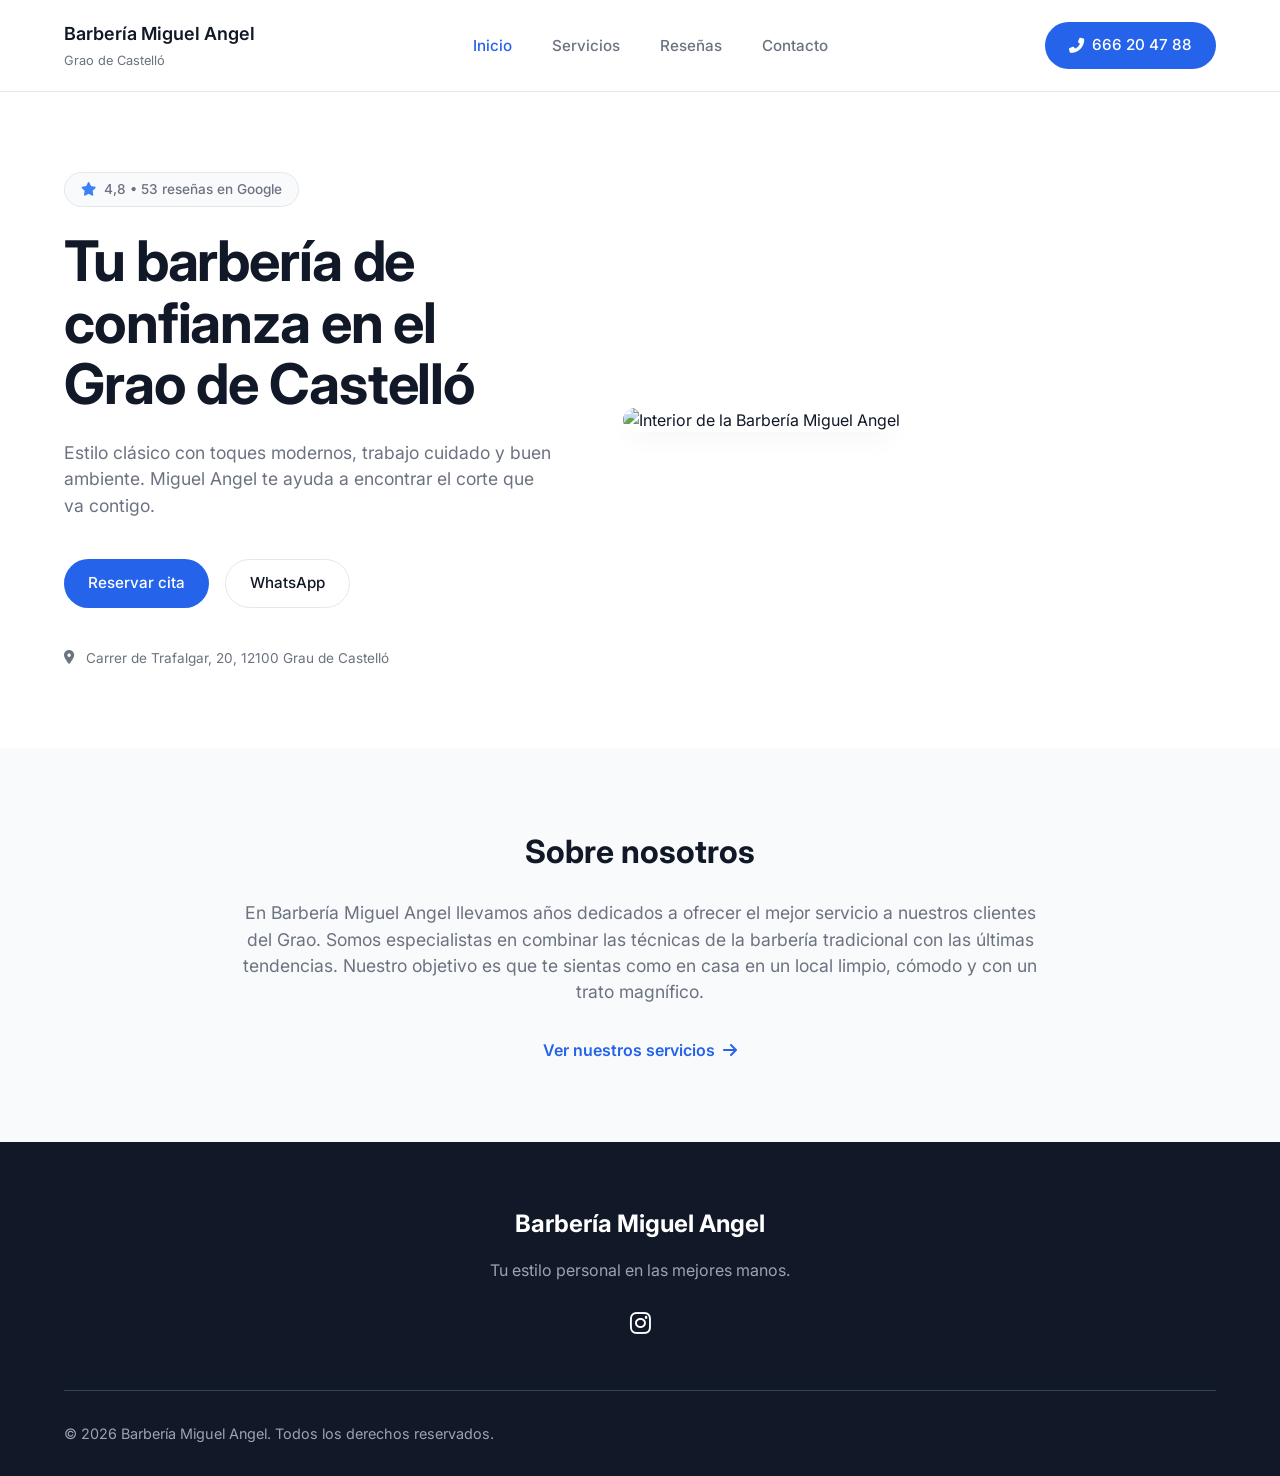
==== docs/index.html @ 987b7911 "Add files via upload" ====
<!DOCTYPE html>
<html lang="es">

<head>
    <meta charset="UTF-8">
    <meta name="viewport" content="width=device-width, initial-scale=1.0">
    <title>Peluquería en Castellón – Barbería Miguel Angel | Grao de Castelló</title>
    <meta name="description"
        content="Peluquería y barbería en Castellón, en el Grao de Castelló. Cortes clásicos, modernos y arreglo de barba. ¡4,8 ★ en Google! Llama ya: 666 20 47 88. Carrer de Trafalgar, 20.">
    <meta name="keywords"
        content="peluquería Castellón, peluquería Grao de Castellón, barbería Castellón, barbería Grao de Castelló, peluquero hombre Castellón, corte pelo Castellón, barbería cerca Castellón, peluquería hombre Grao, corte de pelo Grao de Castellón, barbería Miguel Angel, peluquería Castelló, mejor peluquería Castellón">
    <meta name="robots" content="index, follow, max-snippet:-1, max-image-preview:large, max-video-preview:-1">
    <meta name="author" content="Barbería Miguel Angel – Grao de Castelló">
    <meta name="geo.region" content="ES-CS">
    <meta name="geo.placename" content="Grao de Castelló, Castellón">
    <meta name="geo.position" content="39.9844;-0.0161">
    <meta name="ICBM" content="39.9844, -0.0161">
    <link rel="canonical" href="https://www.barberiamiguelangel.es/">
    <meta property="og:type" content="business.local">
    <meta property="og:url" content="https://www.barberiamiguelangel.es/">
    <meta property="og:site_name" content="Barbería Miguel Angel – Peluquería en Castellón">
    <meta property="og:title" content="Peluquería en Castellón – Barbería Miguel Angel | Grao de Castelló">
    <meta property="og:description"
        content="La mejor peluquería y barbería del Grao de Castellón. Cortes clásicos y modernos, arreglo de barba. 4,8 ★ en Google. Llama: 666 20 47 88.">
    <meta property="og:image"
        content="https://images.unsplash.com/photo-1585747860715-2ba37e788b70?auto=format&fit=crop&w=1200&q=80">
    <meta property="og:locale" content="es_ES">
    <meta property="business:contact_data:street_address" content="Carrer de Trafalgar, 20">
    <meta property="business:contact_data:locality" content="Grao de Castelló">
    <meta property="business:contact_data:region" content="Castellón">
    <meta property="business:contact_data:postal_code" content="12100">
    <meta property="business:contact_data:country_name" content="España">
    <meta property="business:contact_data:phone_number" content="+34666204788">
    <meta name="twitter:card" content="summary_large_image">
    <meta name="twitter:title" content="Peluquería en Castellón – Barbería Miguel Angel | Grao de Castelló">
    <meta name="twitter:description"
        content="Peluquería y barbería en el Grao de Castellón. 4,8 ★ en Google. Llama: 666 20 47 88.">
    <meta name="twitter:image"
        content="https://images.unsplash.com/photo-1585747860715-2ba37e788b70?auto=format&fit=crop&w=1200&q=80">
    <script type="application/ld+json">
    {
      "@context": "https://schema.org",
      "@type": "HairSalon",
      "name": "Barbería Miguel Angel",
      "alternateName": ["Peluquería Miguel Angel Castellón", "Barbería Grao de Castelló"],
      "description": "Peluquería y barbería en Castellón, en el Grao de Castelló. Especialistas en cortes clásicos, modernos y arreglo de barba con más de 53 reseñas positivas en Google.",
      "url": "https://www.barberiamiguelangel.es",
      "telephone": "+34666204788",
      "image": "https://images.unsplash.com/photo-1585747860715-2ba37e788b70?auto=format&fit=crop&w=1200&q=80",
      "address": {
        "@type": "PostalAddress",
        "streetAddress": "Carrer de Trafalgar, 20",
        "addressLocality": "Grao de Castelló",
        "postalCode": "12100",
        "addressRegion": "Castellón",
        "addressCountry": "ES"
      },
      "geo": {
        "@type": "GeoCoordinates",
        "latitude": 39.9844,
        "longitude": -0.0161
      },
      "hasMap": "https://maps.google.com/?q=Carrer+de+Trafalgar,+20,+12100+Grau+de+Castelló",
      "openingHoursSpecification": [
        { "@type": "OpeningHoursSpecification", "dayOfWeek": ["Tuesday","Wednesday","Thursday","Friday"], "opens": "10:00", "closes": "13:30" },
        { "@type": "OpeningHoursSpecification", "dayOfWeek": ["Tuesday","Wednesday","Thursday","Friday"], "opens": "16:00", "closes": "20:00" },
        { "@type": "OpeningHoursSpecification", "dayOfWeek": "Saturday", "opens": "09:00", "closes": "13:00" },
        { "@type": "OpeningHoursSpecification", "dayOfWeek": "Saturday", "opens": "16:00", "closes": "19:00" }
      ],
      "aggregateRating": {
        "@type": "AggregateRating",
        "ratingValue": "4.8",
        "bestRating": "5",
        "worstRating": "1",
        "reviewCount": "53"
      },
      "priceRange": "€€",
      "currenciesAccepted": "EUR",
      "paymentAccepted": "Efectivo, Tarjeta",
      "areaServed": [
        { "@type": "City", "name": "Grao de Castelló" },
        { "@type": "City", "name": "Castellón de la Plana" }
      ],
      "servesCuisine": null,
      "makesOffer": [
        { "@type": "Offer", "name": "Corte Clásico Vintage", "itemOffered": { "@type": "Service", "name": "Corte de pelo clásico con lavado" } },
        { "@type": "Offer", "name": "Corte Moderno", "itemOffered": { "@type": "Service", "name": "Degradados y tendencias" } },
        { "@type": "Offer", "name": "Arreglo de Barba", "itemOffered": { "@type": "Service", "name": "Arreglo y perfilado de barba" } },
        { "@type": "Offer", "name": "Ritual de Barba Tradicional", "itemOffered": { "@type": "Service", "name": "Afeitado a navaja con toalla caliente" } }
      ]
    }
    </script>
    <link rel="stylesheet" href="style.css">
    <link rel="stylesheet" href="https://cdnjs.cloudflare.com/ajax/libs/font-awesome/6.4.0/css/all.min.css">
    <link href="https://fonts.googleapis.com/css2?family=Inter:wght@400;500;600;700&display=swap" rel="stylesheet">
</head>

<body>
    <header class="navbar">
        <div class="logo">
            <h1>Barbería Miguel Angel</h1>
            <span>Grao de Castelló</span>
        </div>
        <nav>
            <ul>
                <li><a href="index.html" class="active">Inicio</a></li>
                <li><a href="servicios.html">Servicios</a></li>
                <li><a href="resenas.html">Reseñas</a></li>
                <li><a href="contacto.html">Contacto</a></li>
            </ul>
        </nav>
        <a href="tel:666204788" class="btn-primary phone-btn">
            <i class="fas fa-phone-alt"></i> 666 20 47 88
        </a>
    </header>

    <main>
        <section class="hero">
            <div class="hero-content">
                <div class="rating-badge">
                    <i class="fas fa-star"></i> 4,8 • 53 reseñas en Google
                </div>

                <h2 class="hero-title">Tu barbería de confianza en el Grao de Castelló</h2>

                <p class="hero-description">
                    Estilo clásico con toques modernos, trabajo cuidado y buen ambiente. Miguel Angel te ayuda a
                    encontrar el corte que va contigo.
                </p>

                <div class="hero-buttons">
                    <a href="contacto.html" class="btn-primary">Reservar cita</a>
                    <a href="https://wa.me/34666204788" target="_blank" class="btn-secondary">WhatsApp</a>
                </div>

                <div class="address-info">
                    <i class="fas fa-map-marker-alt"></i>
                    <p>Carrer de Trafalgar, 20, 12100 Grau de Castelló</p>
                </div>
            </div>

            <div class="hero-image">
                <img src="https://images.unsplash.com/photo-1585747860715-2ba37e788b70?auto=format&fit=crop&w=800&q=80"
                    alt="Interior de la Barbería Miguel Angel">
            </div>
        </section>

        <section class="about-preview">
            <div class="about-container">
                <h2>Sobre nosotros</h2>
                <p>En Barbería Miguel Angel llevamos años dedicados a ofrecer el mejor servicio a nuestros clientes del
                    Grao. Somos especialistas en combinar las técnicas de la barbería tradicional con las últimas
                    tendencias. Nuestro objetivo es que te sientas como en casa en un local limpio, cómodo y con un
                    trato magnífico.</p>
                <a href="servicios.html" class="link-arrow">Ver nuestros servicios <i
                        class="fas fa-arrow-right"></i></a>
            </div>
        </section>
    </main>

    <footer>
        <div class="footer-content">
            <div class="footer-info">
                <h3>Barbería Miguel Angel</h3>
                <p>Tu estilo personal en las mejores manos.</p>
                <div class="social-links">
                    <a href="https://instagram.com" target="_blank"><i class="fab fa-instagram"></i></a>
                </div>
            </div>
        </div>
        <div class="footer-bottom">
            <p>&copy; 2026 Barbería Miguel Angel. Todos los derechos reservados.</p>
        </div>
    </footer>
</body>

</html>
---- docs/style.css ----
:root {
    --primary-blue: #2563eb;
    --primary-hover: #1d4ed8;
    --text-main: #111827;
    --text-muted: #6b7280;
    --bg-light: #f9fafb;
    --border-color: #e5e7eb;
}

* {
    margin: 0;
    padding: 0;
    box-sizing: border-box;
    font-family: 'Inter', sans-serif;
}

body {
    background-color: #ffffff;
    color: var(--text-main);
    line-height: 1.5;
    display: flex;
    flex-direction: column;
    min-height: 100vh;
}

main {
    flex: 1;
}

.page-content {
    padding: 4rem 5% 6rem;
    max-width: 1300px;
    margin: 0 auto;
    width: 100%;
}

.navbar {
    display: flex;
    justify-content: space-between;
    align-items: center;
    padding: 1.25rem 5%;
    border-bottom: 1px solid var(--border-color);
    position: sticky;
    top: 0;
    background-color: #ffffff;
    z-index: 100;
}

.logo h1 {
    font-size: 1.125rem;
    font-weight: 600;
}

.logo span {
    font-size: 0.8rem;
    color: var(--text-muted);
}

nav ul {
    display: flex;
    list-style: none;
    gap: 2.5rem;
}

nav a {
    text-decoration: none;
    color: var(--text-muted);
    font-weight: 500;
    font-size: 0.95rem;
    transition: color 0.3s;
}

nav a:hover,
nav a.active {
    color: var(--primary-blue);
}

.btn-primary {
    background-color: var(--primary-blue);
    color: white;
    padding: 0.75rem 1.5rem;
    border-radius: 9999px;
    text-decoration: none;
    font-weight: 500;
    font-size: 0.95rem;
    transition: background-color 0.3s;
    display: inline-flex;
    align-items: center;
    justify-content: center;
    gap: 0.5rem;
    border: none;
    cursor: pointer;
}

.btn-primary:hover {
    background-color: var(--primary-hover);
}

.btn-secondary {
    background-color: white;
    color: var(--text-main);
    padding: 0.75rem 1.5rem;
    border-radius: 9999px;
    text-decoration: none;
    font-weight: 500;
    font-size: 0.95rem;
    border: 1px solid var(--border-color);
    transition: background-color 0.3s;
    display: inline-flex;
    align-items: center;
    justify-content: center;
}

.btn-secondary:hover {
    background-color: var(--bg-light);
}

.btn-block {
    width: 100%;
    padding: 1rem;
    border-radius: 8px;
}

.hero {
    display: flex;
    align-items: center;
    justify-content: space-between;
    padding: 5rem 5%;
    gap: 4rem;
    max-width: 1300px;
    margin: 0 auto;
}

.hero-content {
    flex: 1;
    max-width: 550px;
}

.rating-badge {
    display: inline-flex;
    align-items: center;
    gap: 0.5rem;
    background-color: var(--bg-light);
    padding: 0.4rem 1rem;
    border-radius: 9999px;
    font-size: 0.85rem;
    color: var(--text-muted);
    margin-bottom: 1.5rem;
    font-weight: 500;
    border: 1px solid var(--border-color);
}

.rating-badge i {
    color: #3b82f6;
}

.hero-title {
    font-size: 3.5rem;
    font-weight: 700;
    line-height: 1.1;
    margin-bottom: 1.5rem;
    letter-spacing: -0.02em;
}

.hero-description {
    font-size: 1.1rem;
    color: var(--text-muted);
    margin-bottom: 2.5rem;
}

.hero-buttons {
    display: flex;
    gap: 1rem;
    margin-bottom: 2.5rem;
}

.address-info {
    display: flex;
    align-items: center;
    gap: 0.75rem;
    color: var(--text-muted);
    font-size: 0.85rem;
}

.hero-image {
    flex: 1.2;
}

.hero-image img {
    width: 100%;
    height: auto;
    border-radius: 20px;
    box-shadow: 0 10px 25px -5px rgba(0, 0, 0, 0.05);
    object-fit: cover;
}

.about-preview {
    background-color: var(--bg-light);
    padding: 5rem 5%;
    text-align: center;
}

.about-container {
    max-width: 800px;
    margin: 0 auto;
}

.about-container h2 {
    font-size: 2rem;
    margin-bottom: 1.5rem;
}

.about-container p {
    color: var(--text-muted);
    font-size: 1.1rem;
    margin-bottom: 2rem;
}

.link-arrow {
    color: var(--primary-blue);
    text-decoration: none;
    font-weight: 600;
    display: inline-flex;
    align-items: center;
    gap: 0.5rem;
}

.link-arrow:hover {
    text-decoration: underline;
}

.section-header {
    text-align: center;
    margin-bottom: 4rem;
}

.section-header h2 {
    font-size: 2.5rem;
    font-weight: 700;
    margin-bottom: 0.75rem;
}

.section-header p {
    color: var(--text-muted);
    font-size: 1.1rem;
}

.services-container {
    max-width: 900px;
    margin: 0 auto;
}

.service-category {
    margin-bottom: 3rem;
}

.service-category h3 {
    font-size: 1.5rem;
    margin-bottom: 1.5rem;
    padding-bottom: 0.5rem;
    border-bottom: 2px solid var(--primary-blue);
    display: inline-block;
}

.service-list {
    display: flex;
    flex-direction: column;
    gap: 1rem;
}

.service-row {
    display: flex;
    justify-content: space-between;
    align-items: center;
    padding: 1.5rem;
    border: 1px solid var(--border-color);
    border-radius: 8px;
    background-color: #ffffff;
    transition: border-color 0.3s;
}

.service-row:hover {
    border-color: var(--primary-blue);
}

.service-name h4 {
    font-size: 1.1rem;
    margin-bottom: 0.25rem;
}

.service-name p {
    color: var(--text-muted);
    font-size: 0.95rem;
}

.service-price {
    font-weight: 600;
    color: var(--primary-blue);
    white-space: nowrap;
    margin-left: 1rem;
}

.services-cta {
    text-align: center;
    margin-top: 4rem;
    padding: 3rem;
    background-color: var(--bg-light);
    border-radius: 12px;
}

.services-cta p {
    margin-bottom: 1.5rem;
    font-size: 1.1rem;
}

.google-rating-large {
    display: flex;
    flex-direction: column;
    align-items: center;
    gap: 0.5rem;
    margin-top: 1.5rem;
}

.rating-number {
    font-size: 3rem;
    font-weight: 700;
    line-height: 1;
}

.stars-large {
    color: #fbbf24;
    font-size: 1.5rem;
}

.reviews-grid {
    display: grid;
    grid-template-columns: repeat(auto-fit, minmax(320px, 1fr));
    gap: 2rem;
}

.review-card {
    background-color: #ffffff;
    padding: 2rem;
    border-radius: 12px;
    border: 1px solid var(--border-color);
    box-shadow: 0 4px 6px -1px rgba(0, 0, 0, 0.05);
}

.review-header {
    display: flex;
    align-items: center;
    gap: 1rem;
    margin-bottom: 1.25rem;
}

.reviewer-avatar {
    width: 48px;
    height: 48px;
    border-radius: 50%;
    background-color: var(--primary-blue);
    color: white;
    display: flex;
    align-items: center;
    justify-content: center;
    font-weight: 600;
    font-size: 1.1rem;
}

.reviewer-info h4 {
    font-size: 1.05rem;
    margin-bottom: 0.15rem;
}

.review-meta {
    font-size: 0.8rem;
    color: var(--text-muted);
    margin-bottom: 0.25rem;
}

.stars {
    color: #fbbf24;
    font-size: 0.85rem;
}

.review-text {
    color: var(--text-muted);
    font-size: 1rem;
    font-style: italic;
    line-height: 1.6;
}

.review-cta {
    text-align: center;
    margin-top: 4rem;
}

.review-cta p {
    margin-bottom: 1rem;
    color: var(--text-muted);
}

.contact-grid {
    display: grid;
    grid-template-columns: 1fr 1fr;
    gap: 3rem;
    align-items: start;
}

.contact-form-container {
    background-color: #ffffff;
    padding: 2.5rem;
    border-radius: 12px;
    border: 1px solid var(--border-color);
    box-shadow: 0 4px 6px -1px rgba(0, 0, 0, 0.05);
}

.contact-form-container h3 {
    margin-bottom: 2rem;
    font-size: 1.5rem;
}

.form-group {
    margin-bottom: 1.5rem;
}

.form-group label {
    display: block;
    margin-bottom: 0.5rem;
    font-weight: 500;
    font-size: 0.95rem;
}

.form-group input,
.form-group textarea {
    width: 100%;
    padding: 0.75rem 1rem;
    border: 1px solid var(--border-color);
    border-radius: 8px;
    font-size: 1rem;
    transition: border-color 0.3s;
}

.form-group input:focus,
.form-group textarea:focus {
    outline: none;
    border-color: var(--primary-blue);
}

.contact-info-card {
    background-color: var(--bg-light);
    border: 1px solid var(--border-color);
    border-radius: 12px;
    padding: 2.5rem;
    display: flex;
    flex-direction: column;
    gap: 2.5rem;
}

.contact-item {
    display: flex;
    gap: 1.25rem;
    align-items: flex-start;
}

.contact-item i {
    color: var(--primary-blue);
    font-size: 1.5rem;
    margin-top: 0.25rem;
}

.contact-item h3 {
    font-size: 1.15rem;
    margin-bottom: 0.5rem;
    color: var(--text-main);
}

.contact-item p {
    color: var(--text-muted);
    font-size: 1rem;
    line-height: 1.6;
}

.contact-item a {
    color: var(--primary-blue);
    text-decoration: none;
}

.hours-list {
    list-style: none;
    color: var(--text-muted);
}

.hours-list li {
    margin-bottom: 0.5rem;
    font-size: 0.95rem;
}

.hours-list span {
    font-weight: 600;
    color: var(--text-main);
    display: inline-block;
    width: 140px;
}

footer {
    background-color: #111827;
    color: #ffffff;
    padding: 4rem 5% 2rem;
    margin-top: auto;
}

.footer-content {
    max-width: 1300px;
    margin: 0 auto;
    display: flex;
    flex-direction: column;
    align-items: center;
    text-align: center;
    margin-bottom: 3rem;
}

.footer-info h3 {
    font-size: 1.5rem;
    margin-bottom: 1rem;
}

.footer-info p {
    color: #9ca3af;
    margin-bottom: 1.5rem;
}

.social-links a {
    color: #ffffff;
    font-size: 1.5rem;
    transition: color 0.3s;
}

.social-links a:hover {
    color: var(--primary-blue);
}

.footer-bottom {
    max-width: 1300px;
    margin: 0 auto;
    padding-top: 2rem;
    border-top: 1px solid #374151;
    display: flex;
    justify-content: space-between;
    align-items: center;
    flex-wrap: wrap;
    gap: 1rem;
    font-size: 0.9rem;
    color: #9ca3af;
}

.student-credit {
    font-style: italic;
    color: #60a5fa;
}

@media (max-width: 968px) {
    .hero {
        flex-direction: column;
        padding: 3rem 5%;
        text-align: center;
    }

    .hero-content {
        max-width: 100%;
    }

    .hero-buttons {
        justify-content: center;
        flex-wrap: wrap;
    }

    .address-info {
        justify-content: center;
    }

    .contact-grid {
        grid-template-columns: 1fr;
    }

    nav ul {
        display: none;
    }

    .footer-bottom {
        flex-direction: column;
        text-align: center;
    }

    .hours-list span {
        display: block;
        width: 100%;
        margin-bottom: 0.2rem;
    }
}
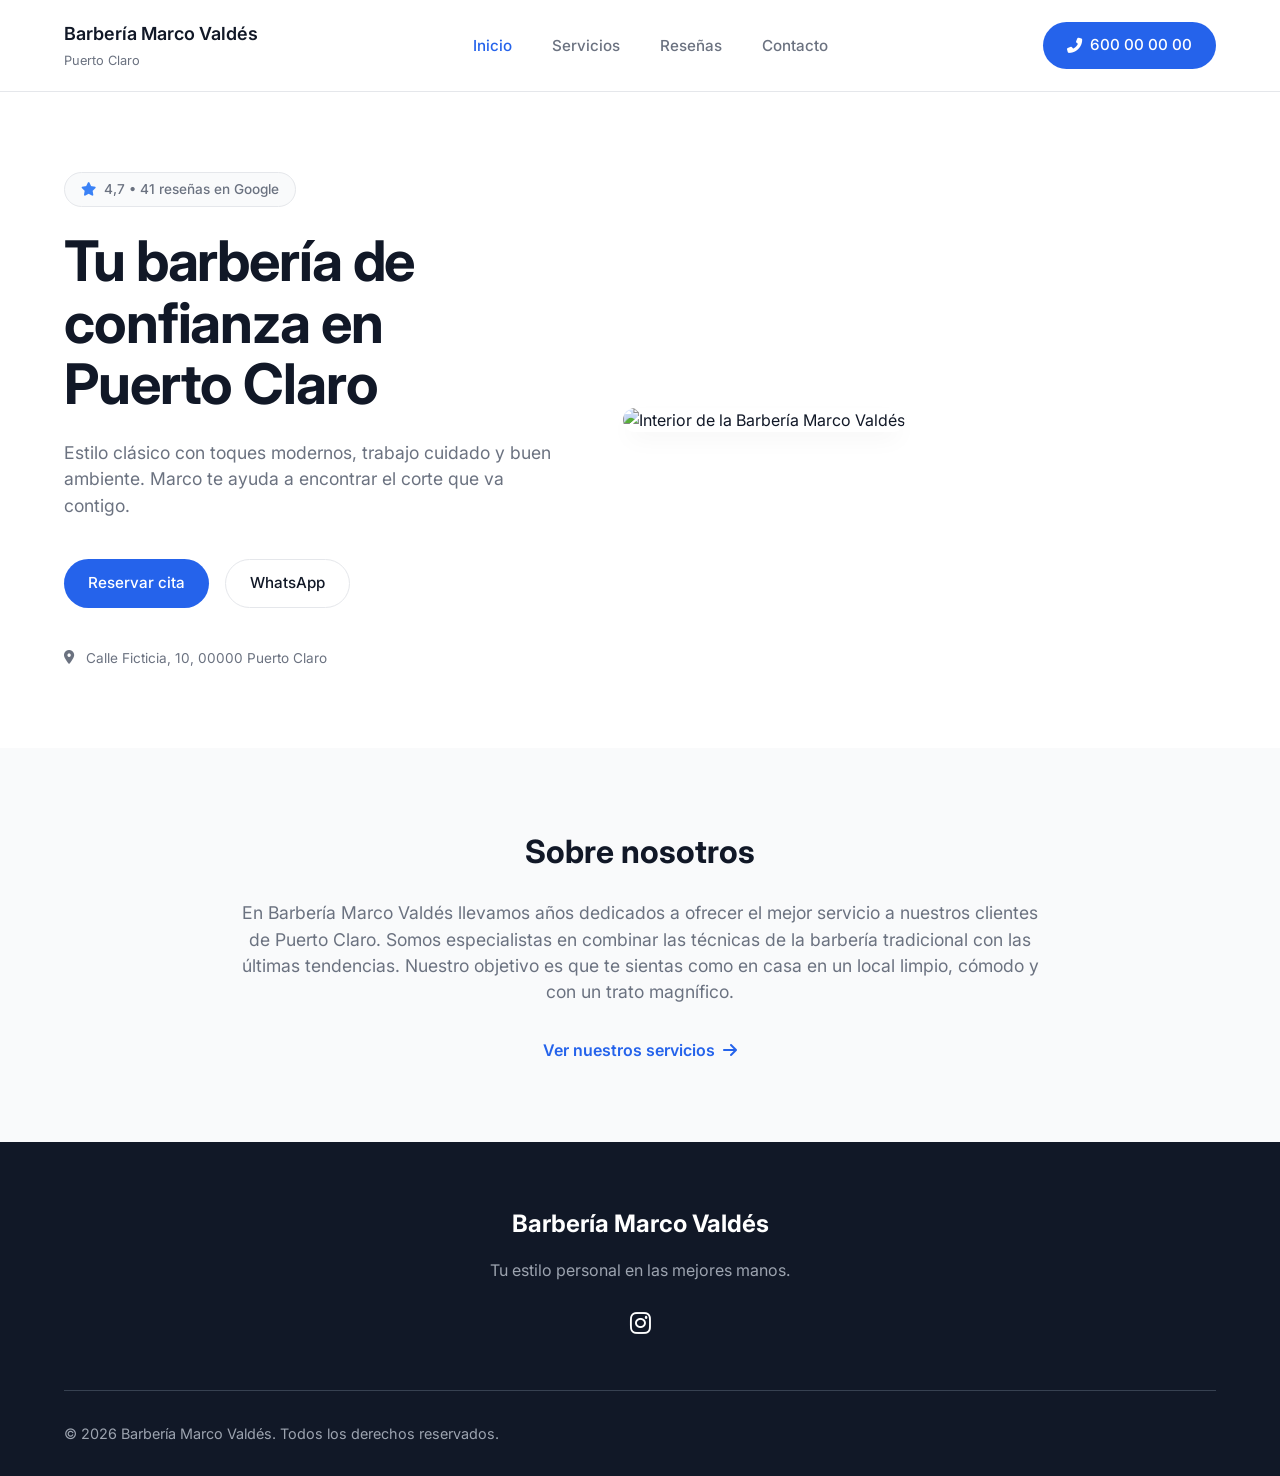
==== commit 9f3328e6: "Add files via upload" ====
--- a/docs/index.html
+++ b/docs/index.html
@@ -4,82 +4,80 @@
 <head>
     <meta charset="UTF-8">
     <meta name="viewport" content="width=device-width, initial-scale=1.0">
-    <title>Peluquería en Castellón – Barbería Miguel Angel | Grao de Castelló</title>
+    <title>Peluquería en Puerto Claro – Barbería Marco Valdés | Puerto Claro</title>
     <meta name="description"
-        content="Peluquería y barbería en Castellón, en el Grao de Castelló. Cortes clásicos, modernos y arreglo de barba. ¡4,8 ★ en Google! Llama ya: 666 20 47 88. Carrer de Trafalgar, 20.">
+        content="Peluquería y barbería en Puerto Claro. Cortes clásicos, modernos y arreglo de barba. ¡4,7 ★ en Google! Llama ya: 600 00 00 00. Calle Ficticia, 10, 00000 Puerto Claro.">
     <meta name="keywords"
-        content="peluquería Castellón, peluquería Grao de Castellón, barbería Castellón, barbería Grao de Castelló, peluquero hombre Castellón, corte pelo Castellón, barbería cerca Castellón, peluquería hombre Grao, corte de pelo Grao de Castellón, barbería Miguel Angel, peluquería Castelló, mejor peluquería Castellón">
+        content="peluquería Puerto Claro, barbería Puerto Claro, peluquero hombre Puerto Claro, corte pelo Puerto Claro, barbería cerca Puerto Claro, peluquería hombre Puerto Claro, corte de pelo Puerto Claro, barbería Marco Valdés, mejor peluquería Puerto Claro">
     <meta name="robots" content="index, follow, max-snippet:-1, max-image-preview:large, max-video-preview:-1">
-    <meta name="author" content="Barbería Miguel Angel – Grao de Castelló">
-    <meta name="geo.region" content="ES-CS">
-    <meta name="geo.placename" content="Grao de Castelló, Castellón">
-    <meta name="geo.position" content="39.9844;-0.0161">
-    <meta name="ICBM" content="39.9844, -0.0161">
-    <link rel="canonical" href="https://www.barberiamiguelangel.es/">
+    <meta name="author" content="Barbería Marco Valdés – Puerto Claro">
+    <meta name="geo.region" content="ES">
+    <meta name="geo.placename" content="Puerto Claro">
+    <meta name="geo.position" content="40.0000;-4.0000">
+    <meta name="ICBM" content="40.0000, -4.0000">
+    <link rel="canonical" href="https://www.barberiamarcovaldes.example/">
     <meta property="og:type" content="business.local">
-    <meta property="og:url" content="https://www.barberiamiguelangel.es/">
-    <meta property="og:site_name" content="Barbería Miguel Angel – Peluquería en Castellón">
-    <meta property="og:title" content="Peluquería en Castellón – Barbería Miguel Angel | Grao de Castelló">
+    <meta property="og:url" content="https://www.barberiamarcovaldes.example/">
+    <meta property="og:site_name" content="Barbería Marco Valdés – Peluquería en Puerto Claro">
+    <meta property="og:title" content="Peluquería en Puerto Claro – Barbería Marco Valdés | Puerto Claro">
     <meta property="og:description"
-        content="La mejor peluquería y barbería del Grao de Castellón. Cortes clásicos y modernos, arreglo de barba. 4,8 ★ en Google. Llama: 666 20 47 88.">
+        content="La mejor peluquería y barbería de Puerto Claro. Cortes clásicos y modernos, arreglo de barba. 4,7 ★ en Google. Llama: 600 00 00 00.">
     <meta property="og:image"
         content="https://images.unsplash.com/photo-1585747860715-2ba37e788b70?auto=format&fit=crop&w=1200&q=80">
     <meta property="og:locale" content="es_ES">
-    <meta property="business:contact_data:street_address" content="Carrer de Trafalgar, 20">
-    <meta property="business:contact_data:locality" content="Grao de Castelló">
-    <meta property="business:contact_data:region" content="Castellón">
-    <meta property="business:contact_data:postal_code" content="12100">
+    <meta property="business:contact_data:street_address" content="Calle Ficticia, 10">
+    <meta property="business:contact_data:locality" content="Puerto Claro">
+    <meta property="business:contact_data:region" content="Provincia Ejemplo">
+    <meta property="business:contact_data:postal_code" content="00000">
     <meta property="business:contact_data:country_name" content="España">
-    <meta property="business:contact_data:phone_number" content="+34666204788">
+    <meta property="business:contact_data:phone_number" content="+34600000000">
     <meta name="twitter:card" content="summary_large_image">
-    <meta name="twitter:title" content="Peluquería en Castellón – Barbería Miguel Angel | Grao de Castelló">
+    <meta name="twitter:title" content="Peluquería en Puerto Claro – Barbería Marco Valdés | Puerto Claro">
     <meta name="twitter:description"
-        content="Peluquería y barbería en el Grao de Castellón. 4,8 ★ en Google. Llama: 666 20 47 88.">
+        content="Peluquería y barbería en Puerto Claro. 4,7 ★ en Google. Llama: 600 00 00 00.">
     <meta name="twitter:image"
         content="https://images.unsplash.com/photo-1585747860715-2ba37e788b70?auto=format&fit=crop&w=1200&q=80">
     <script type="application/ld+json">
     {
       "@context": "https://schema.org",
       "@type": "HairSalon",
-      "name": "Barbería Miguel Angel",
-      "alternateName": ["Peluquería Miguel Angel Castellón", "Barbería Grao de Castelló"],
-      "description": "Peluquería y barbería en Castellón, en el Grao de Castelló. Especialistas en cortes clásicos, modernos y arreglo de barba con más de 53 reseñas positivas en Google.",
-      "url": "https://www.barberiamiguelangel.es",
-      "telephone": "+34666204788",
+      "name": "Barbería Marco Valdés",
+      "alternateName": ["Peluquería Marco Valdés Puerto Claro", "Barbería Puerto Claro"],
+      "description": "Peluquería y barbería en Puerto Claro. Especialistas en cortes clásicos, modernos y arreglo de barba con más de 41 reseñas positivas en Google.",
+      "url": "https://www.barberiamarcovaldes.example",
+      "telephone": "+34600000000",
       "image": "https://images.unsplash.com/photo-1585747860715-2ba37e788b70?auto=format&fit=crop&w=1200&q=80",
       "address": {
         "@type": "PostalAddress",
-        "streetAddress": "Carrer de Trafalgar, 20",
-        "addressLocality": "Grao de Castelló",
-        "postalCode": "12100",
-        "addressRegion": "Castellón",
+        "streetAddress": "Calle Ficticia, 10",
+        "addressLocality": "Puerto Claro",
+        "postalCode": "00000",
+        "addressRegion": "Provincia Ejemplo",
         "addressCountry": "ES"
       },
       "geo": {
         "@type": "GeoCoordinates",
-        "latitude": 39.9844,
-        "longitude": -0.0161
+        "latitude": 40.0000,
+        "longitude": -4.0000
       },
-      "hasMap": "https://maps.google.com/?q=Carrer+de+Trafalgar,+20,+12100+Grau+de+Castelló",
+      "hasMap": "https://maps.google.com/?q=Calle+Ficticia,+10,+00000+Puerto+Claro",
       "openingHoursSpecification": [
-        { "@type": "OpeningHoursSpecification", "dayOfWeek": ["Tuesday","Wednesday","Thursday","Friday"], "opens": "10:00", "closes": "13:30" },
-        { "@type": "OpeningHoursSpecification", "dayOfWeek": ["Tuesday","Wednesday","Thursday","Friday"], "opens": "16:00", "closes": "20:00" },
-        { "@type": "OpeningHoursSpecification", "dayOfWeek": "Saturday", "opens": "09:00", "closes": "13:00" },
-        { "@type": "OpeningHoursSpecification", "dayOfWeek": "Saturday", "opens": "16:00", "closes": "19:00" }
+        { "@type": "OpeningHoursSpecification", "dayOfWeek": ["Tuesday","Wednesday","Thursday","Friday"], "opens": "09:30", "closes": "13:00" },
+        { "@type": "OpeningHoursSpecification", "dayOfWeek": ["Tuesday","Wednesday","Thursday","Friday"], "opens": "16:30", "closes": "20:30" },
+        { "@type": "OpeningHoursSpecification", "dayOfWeek": "Saturday", "opens": "09:00", "closes": "14:00" }
       ],
       "aggregateRating": {
         "@type": "AggregateRating",
-        "ratingValue": "4.8",
+        "ratingValue": "4.7",
         "bestRating": "5",
         "worstRating": "1",
-        "reviewCount": "53"
+        "reviewCount": "41"
       },
       "priceRange": "€€",
       "currenciesAccepted": "EUR",
       "paymentAccepted": "Efectivo, Tarjeta",
       "areaServed": [
-        { "@type": "City", "name": "Grao de Castelló" },
-        { "@type": "City", "name": "Castellón de la Plana" }
+        { "@type": "City", "name": "Puerto Claro" }
       ],
       "servesCuisine": null,
       "makesOffer": [
@@ -98,19 +96,27 @@
 <body>
     <header class="navbar">
         <div class="logo">
-            <h1>Barbería Miguel Angel</h1>
-            <span>Grao de Castelló</span>
+            <h1>Barbería Marco Valdés</h1>
+            <span>Puerto Claro</span>
         </div>
-        <nav>
+        <button class="hamburger" id="menuToggle" aria-label="Abrir menú" aria-expanded="false">
+            <span></span>
+            <span></span>
+            <span></span>
+        </button>
+        <nav id="mobileNav">
             <ul>
                 <li><a href="index.html" class="active">Inicio</a></li>
                 <li><a href="servicios.html">Servicios</a></li>
                 <li><a href="resenas.html">Reseñas</a></li>
                 <li><a href="contacto.html">Contacto</a></li>
             </ul>
+            <a href="tel:600000000" class="nav-phone-mobile">
+                <i class="fas fa-phone-alt"></i> 600 00 00 00
+            </a>
         </nav>
-        <a href="tel:666204788" class="btn-primary phone-btn">
-            <i class="fas fa-phone-alt"></i> 666 20 47 88
+        <a href="tel:600000000" class="btn-primary phone-btn">
+            <i class="fas fa-phone-alt"></i> 600 00 00 00
         </a>
     </header>
 
@@ -118,40 +124,40 @@
         <section class="hero">
             <div class="hero-content">
                 <div class="rating-badge">
-                    <i class="fas fa-star"></i> 4,8 • 53 reseñas en Google
-                </div>
-
-                <h2 class="hero-title">Tu barbería de confianza en el Grao de Castelló</h2>
+                    <i class="fas fa-star"></i> 4,7 • 41 reseñas en Google
+                </div>
+
+                <h2 class="hero-title">Tu barbería de confianza en Puerto Claro</h2>
 
                 <p class="hero-description">
-                    Estilo clásico con toques modernos, trabajo cuidado y buen ambiente. Miguel Angel te ayuda a
+                    Estilo clásico con toques modernos, trabajo cuidado y buen ambiente. Marco te ayuda a
                     encontrar el corte que va contigo.
                 </p>
 
                 <div class="hero-buttons">
                     <a href="contacto.html" class="btn-primary">Reservar cita</a>
-                    <a href="https://wa.me/34666204788" target="_blank" class="btn-secondary">WhatsApp</a>
+                    <a href="https://wa.me/34600000000" target="_blank" class="btn-secondary">WhatsApp</a>
                 </div>
 
                 <div class="address-info">
                     <i class="fas fa-map-marker-alt"></i>
-                    <p>Carrer de Trafalgar, 20, 12100 Grau de Castelló</p>
+                    <p>Calle Ficticia, 10, 00000 Puerto Claro</p>
                 </div>
             </div>
 
             <div class="hero-image">
                 <img src="https://images.unsplash.com/photo-1585747860715-2ba37e788b70?auto=format&fit=crop&w=800&q=80"
-                    alt="Interior de la Barbería Miguel Angel">
+                    alt="Interior de la Barbería Marco Valdés">
             </div>
         </section>
 
         <section class="about-preview">
             <div class="about-container">
                 <h2>Sobre nosotros</h2>
-                <p>En Barbería Miguel Angel llevamos años dedicados a ofrecer el mejor servicio a nuestros clientes del
-                    Grao. Somos especialistas en combinar las técnicas de la barbería tradicional con las últimas
-                    tendencias. Nuestro objetivo es que te sientas como en casa en un local limpio, cómodo y con un
-                    trato magnífico.</p>
+                <p>En Barbería Marco Valdés llevamos años dedicados a ofrecer el mejor servicio a nuestros clientes
+                    de Puerto Claro. Somos especialistas en combinar las técnicas de la barbería tradicional con las
+                    últimas tendencias. Nuestro objetivo es que te sientas como en casa en un local limpio, cómodo y
+                    con un trato magnífico.</p>
                 <a href="servicios.html" class="link-arrow">Ver nuestros servicios <i
                         class="fas fa-arrow-right"></i></a>
             </div>
@@ -161,7 +167,7 @@
     <footer>
         <div class="footer-content">
             <div class="footer-info">
-                <h3>Barbería Miguel Angel</h3>
+                <h3>Barbería Marco Valdés</h3>
                 <p>Tu estilo personal en las mejores manos.</p>
                 <div class="social-links">
                     <a href="https://instagram.com" target="_blank"><i class="fab fa-instagram"></i></a>
@@ -169,9 +175,37 @@
             </div>
         </div>
         <div class="footer-bottom">
-            <p>&copy; 2026 Barbería Miguel Angel. Todos los derechos reservados.</p>
+            <p>&copy; 2026 Barbería Marco Valdés. Todos los derechos reservados.</p>
         </div>
     </footer>
+    <script>
+        const toggle = document.getElementById('menuToggle');
+        const nav = document.getElementById('mobileNav');
+
+        toggle.addEventListener('click', () => {
+            const isOpen = nav.classList.toggle('open');
+            toggle.classList.toggle('open', isOpen);
+            toggle.setAttribute('aria-expanded', isOpen);
+            document.body.style.overflow = isOpen ? 'hidden' : '';
+        });
+
+        nav.addEventListener('click', (e) => {
+            if (e.target === nav) {
+                nav.classList.remove('open');
+                toggle.classList.remove('open');
+                toggle.setAttribute('aria-expanded', 'false');
+                document.body.style.overflow = '';
+            }
+        });
+
+        nav.querySelectorAll('a').forEach(link => {
+            link.addEventListener('click', () => {
+                nav.classList.remove('open');
+                toggle.classList.remove('open');
+                document.body.style.overflow = '';
+            });
+        });
+    </script>
 </body>
 
 </html>
--- a/docs/style.css
+++ b/docs/style.css
@@ -558,7 +558,136 @@
     color: #60a5fa;
 }
 
+/* ── Botón hamburguesa (oculto en escritorio) ── */
+.hamburger {
+    display: none;
+    flex-direction: column;
+    justify-content: center;
+    align-items: center;
+    gap: 5px;
+    width: 40px;
+    height: 40px;
+    background: none;
+    border: none;
+    cursor: pointer;
+    padding: 4px;
+    border-radius: 8px;
+    transition: background-color 0.2s;
+    flex-shrink: 0;
+}
+
+.hamburger:hover {
+    background-color: var(--bg-light);
+}
+
+.hamburger span {
+    display: block;
+    width: 22px;
+    height: 2px;
+    background-color: var(--text-main);
+    border-radius: 2px;
+    transition: transform 0.3s ease, opacity 0.3s ease;
+    transform-origin: center;
+}
+
+.hamburger.open span:nth-child(1) {
+    transform: translateY(7px) rotate(45deg);
+}
+.hamburger.open span:nth-child(2) {
+    opacity: 0;
+}
+.hamburger.open span:nth-child(3) {
+    transform: translateY(-7px) rotate(-45deg);
+}
+
+/* Botón de teléfono en menú móvil — oculto por defecto */
+.nav-phone-mobile {
+    display: none;
+}
+
+/* ── Media query móvil ── */
 @media (max-width: 968px) {
+
+    /* Navbar se reorganiza: logo | hamburguesa */
+    .navbar {
+        flex-wrap: wrap;
+        padding: 1rem 5%;
+    }
+
+    /* Mostrar hamburguesa */
+    .hamburger {
+        display: flex;
+    }
+
+    /* Ocultar botón de teléfono de la barra */
+    .phone-btn {
+        display: none;
+    }
+
+    /* El <nav> pasa a ocupar toda la fila debajo */
+    nav {
+        width: 100%;
+        order: 3;
+        overflow: hidden;
+        max-height: 0;
+        transition: max-height 0.35s ease;
+        border-top: 0px solid var(--border-color);
+    }
+
+    nav.open {
+        max-height: 400px;
+        border-top: 1px solid var(--border-color);
+    }
+
+    nav ul {
+        display: flex;
+        flex-direction: column;
+        list-style: none;
+        gap: 0;
+        padding: 0.5rem 0;
+    }
+
+    nav ul li {
+        border-bottom: 1px solid var(--border-color);
+    }
+
+    nav ul li:last-child {
+        border-bottom: none;
+    }
+
+    nav a {
+        display: block;
+        padding: 0.9rem 0.5rem;
+        font-size: 1rem;
+        color: var(--text-main);
+    }
+
+    nav a.active {
+        color: var(--primary-blue);
+        font-weight: 600;
+    }
+
+    /* Botón de teléfono dentro del menú móvil */
+    .nav-phone-mobile {
+        display: flex;
+        margin: 1rem 0.5rem;
+        background-color: var(--primary-blue);
+        color: white;
+        padding: 0.8rem 1.25rem;
+        border-radius: 9999px;
+        text-decoration: none;
+        font-weight: 500;
+        font-size: 0.95rem;
+        align-items: center;
+        justify-content: center;
+        gap: 0.5rem;
+    }
+
+    .nav-phone-mobile:hover {
+        background-color: var(--primary-hover);
+    }
+
+    /* Resto del layout móvil */
     .hero {
         flex-direction: column;
         padding: 3rem 5%;
@@ -582,10 +711,6 @@
         grid-template-columns: 1fr;
     }
 
-    nav ul {
-        display: none;
-    }
-
     .footer-bottom {
         flex-direction: column;
         text-align: center;
